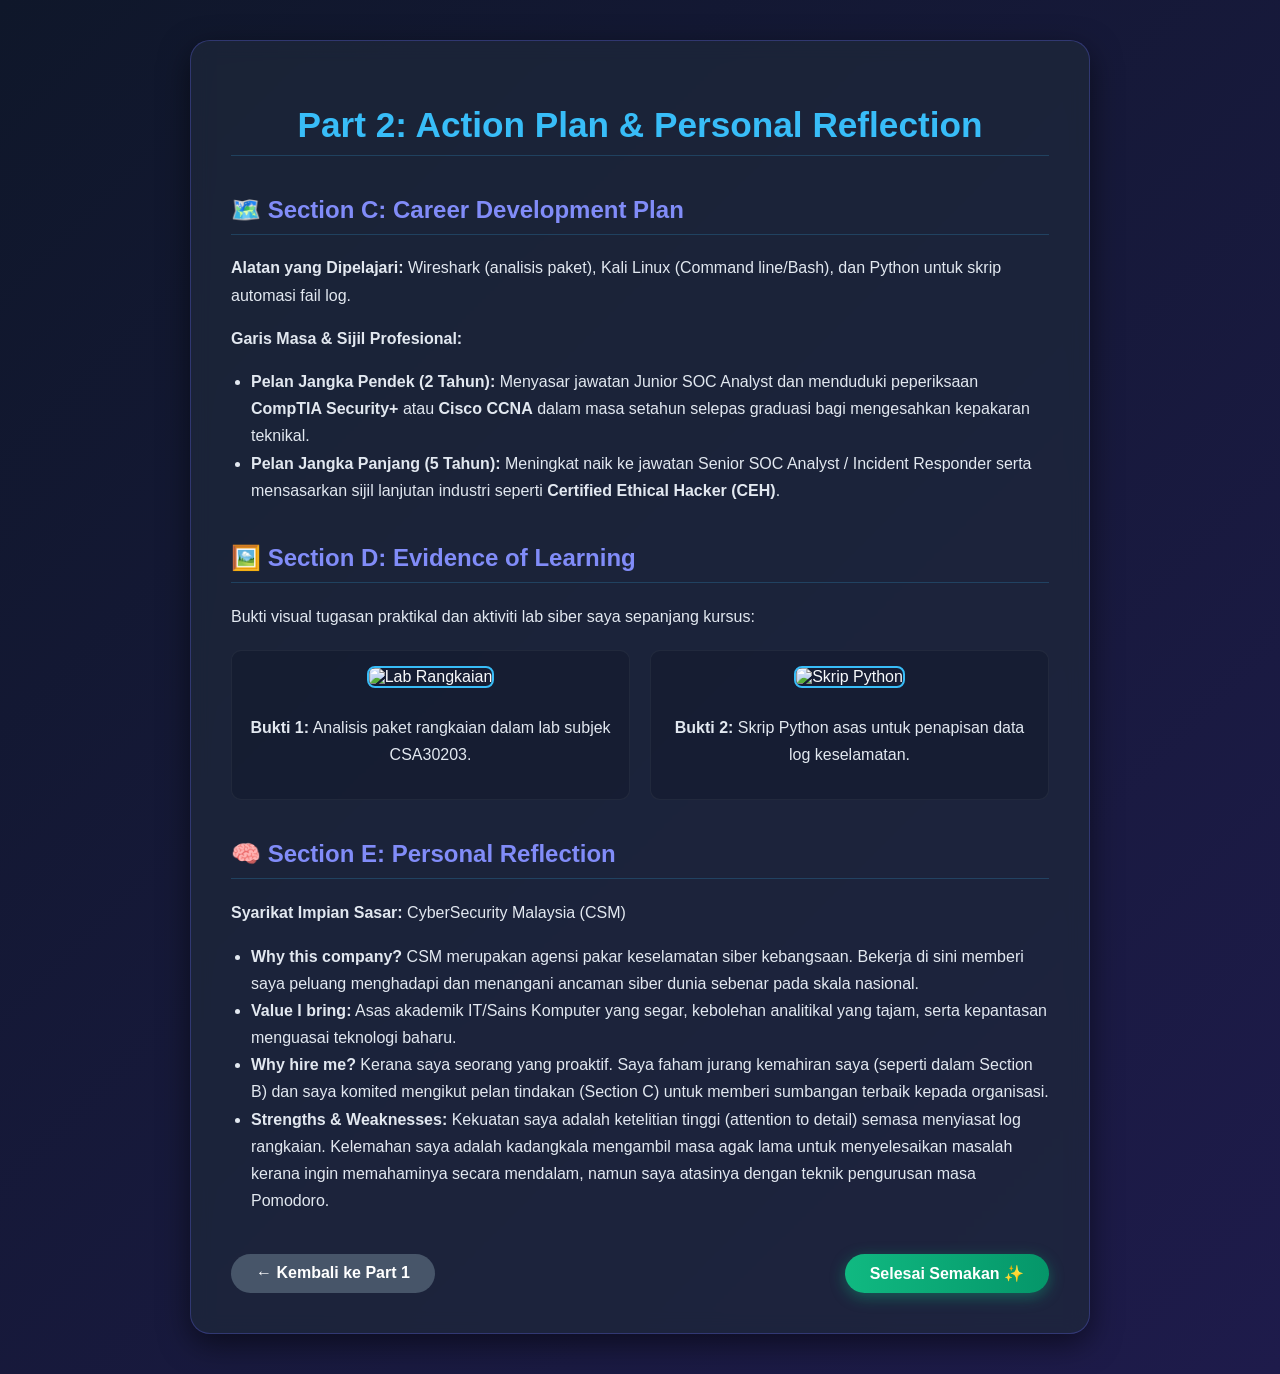
==== plan.html @ be21888d "Create plan.html" ====
<!DOCTYPE html>
<html lang="ms">
<head>
    <meta charset="UTF-8">
    <meta name="viewport" content="width=device-width, initial-scale=1.0">
    <title>Development Plan & Reflection - Aidaf</title>
    <style>
        body {
            font-family: 'Segoe UI', Tahoma, Geneva, Verdana, sans-serif;
            background: linear-gradient(135deg, #0f172a 0%, #1e1b4b 100%);
            color: #f8fafc;
            margin: 0;
            padding: 40px 20px;
            display: flex;
            flex-direction: column;
            align-items: center;
            min-height: 100vh;
        }
        .container {
            background: rgba(30, 41, 59, 0.7);
            backdrop-filter: blur(10px);
            border: 1px solid rgba(99, 102, 241, 0.3);
            padding: 40px;
            border-radius: 20px;
            box-shadow: 0 10px 30px rgba(0, 0, 0, 0.5);
            max-width: 900px;
            width: 100%;
            box-sizing: border-box;
        }
        h1, h2, h3 { color: #38bdf8; border-bottom: 1px solid rgba(56, 189, 248, 0.2); padding-bottom: 10px; }
        h1 { font-size: 2.2rem; text-align: center; margin-bottom: 30px; }
        h2 { font-size: 1.5rem; margin-top: 40px; color: #818cf8; }
        p, li { line-height: 1.7; color: #e2e8f0; }
        ul { padding-left: 20px; }
        .evidence-box { display: grid; grid-template-columns: 1fr 1fr; gap: 20px; margin-top: 20px; }
        @media (max-width: 768px) { .evidence-box { grid-template-columns: 1fr; } }
        .evidence-card { background: rgba(15, 23, 42, 0.4); border: 1px solid rgba(255, 255, 255, 0.05); padding: 15px; border-radius: 10px; text-align: center; }
        .evidence-img { width: 100%; height: 200px; object-fit: cover; border-radius: 8px; border: 2px solid #38bdf8; margin-bottom: 10px; }
        .nav-buttons { display: flex; justify-content: space-between; margin-top: 40px; }
        .btn { display: inline-block; color: white; padding: 10px 25px; font-weight: bold; text-decoration: none; border-radius: 30px; transition: all 0.3s ease; }
        .btn-back { background: #475569; }
        .btn-back:hover { background: #64748b; }
        .btn-submit { background: linear-gradient(90deg, #10b981 0%, #059669 100%); box-shadow: 0 4px 15px rgba(16, 185, 129, 0.4); }
        .btn-submit:hover { transform: translateY(-2px); box-shadow: 0 6px 20px rgba(5, 150, 105, 0.6); }
    </style>
</head>
<body>

    <div class="container">
        <h1>Part 2: Action Plan & Personal Reflection</h1>

        <!-- SECTION C -->
        <h2>🗺️ Section C: Career Development Plan</h2>
        <p><strong>Alatan yang Dipelajari:</strong> Wireshark (analisis paket), Kali Linux (Command line/Bash), dan Python untuk skrip automasi fail log.</p>
        <p><strong>Garis Masa & Sijil Profesional:</strong></p>
        <ul>
            <li><strong>Pelan Jangka Pendek (2 Tahun):</strong> Menyasar jawatan Junior SOC Analyst dan menduduki peperiksaan <strong>CompTIA Security+</strong> atau <strong>Cisco CCNA</strong> dalam masa setahun selepas graduasi bagi mengesahkan kepakaran teknikal.</li>
            <li><strong>Pelan Jangka Panjang (5 Tahun):</strong> Meningkat naik ke jawatan Senior SOC Analyst / Incident Responder serta mensasarkan sijil lanjutan industri seperti <strong>Certified Ethical Hacker (CEH)</strong>.</li>
        </ul>

        <!-- SECTION D -->
        <h2>🖼️ Section D: Evidence of Learning</h2>
        <p>Bukti visual tugasan praktikal dan aktiviti lab siber saya sepanjang kursus:</p>
        <div class="evidence-box">
            <div class="evidence-card">
                <!-- Pastikan ada fail 'lab1.png' di GitHub anda, atau tukar nama fail di bawah -->
                <img src="lab1.png" alt="Lab Rangkaian" class="evidence-img">
                <p><strong>Bukti 1:</strong> Analisis paket rangkaian dalam lab subjek CSA30203.</p>
            </div>
            <div class="evidence-card">
                <!-- Pastikan ada fail 'code1.png' di GitHub anda, atau tukar nama fail di bawah -->
                <img src="code1.png" alt="Skrip Python" class="evidence-img">
                <p><strong>Bukti 2:</strong> Skrip Python asas untuk penapisan data log keselamatan.</p>
            </div>
        </div>

        <!-- SECTION E -->
        <h2>🧠 Section E: Personal Reflection</h2>
        <p><strong>Syarikat Impian Sasar:</strong> CyberSecurity Malaysia (CSM)</p>
        <ul>
            <li><strong>Why this company?</strong> CSM merupakan agensi pakar keselamatan siber kebangsaan. Bekerja di sini memberi saya peluang menghadapi dan menangani ancaman siber dunia sebenar pada skala nasional.</li>
            <li><strong>Value I bring:</strong> Asas akademik IT/Sains Komputer yang segar, kebolehan analitikal yang tajam, serta kepantasan menguasai teknologi baharu.</li>
            <li><strong>Why hire me?</strong> Kerana saya seorang yang proaktif. Saya faham jurang kemahiran saya (seperti dalam Section B) dan saya komited mengikut pelan tindakan (Section C) untuk memberi sumbangan terbaik kepada organisasi.</li>
            <li><strong>Strengths & Weaknesses:</strong> Kekuatan saya adalah ketelitian tinggi (attention to detail) semasa menyiasat log rangkaian. Kelemahan saya adalah kadangkala mengambil masa agak lama untuk menyelesaikan masalah kerana ingin memahaminya secara mendalam, namun saya atasinya dengan teknik pengurusan masa Pomodoro.</li>
        </ul>

        <!-- BUTTON NAVIGATION -->
        <div class="nav-buttons">
            <a href="skills.html" class="btn btn-back">← Kembali ke Part 1</a>
            <a href="#" class="btn btn-submit" onclick="alert('Tahniah Aida! Laman web portfolio 3 halaman anda telah berjaya disemak.')">Selesai Semakan ✨</a>
        </div>
    </div>

</body>
</html>
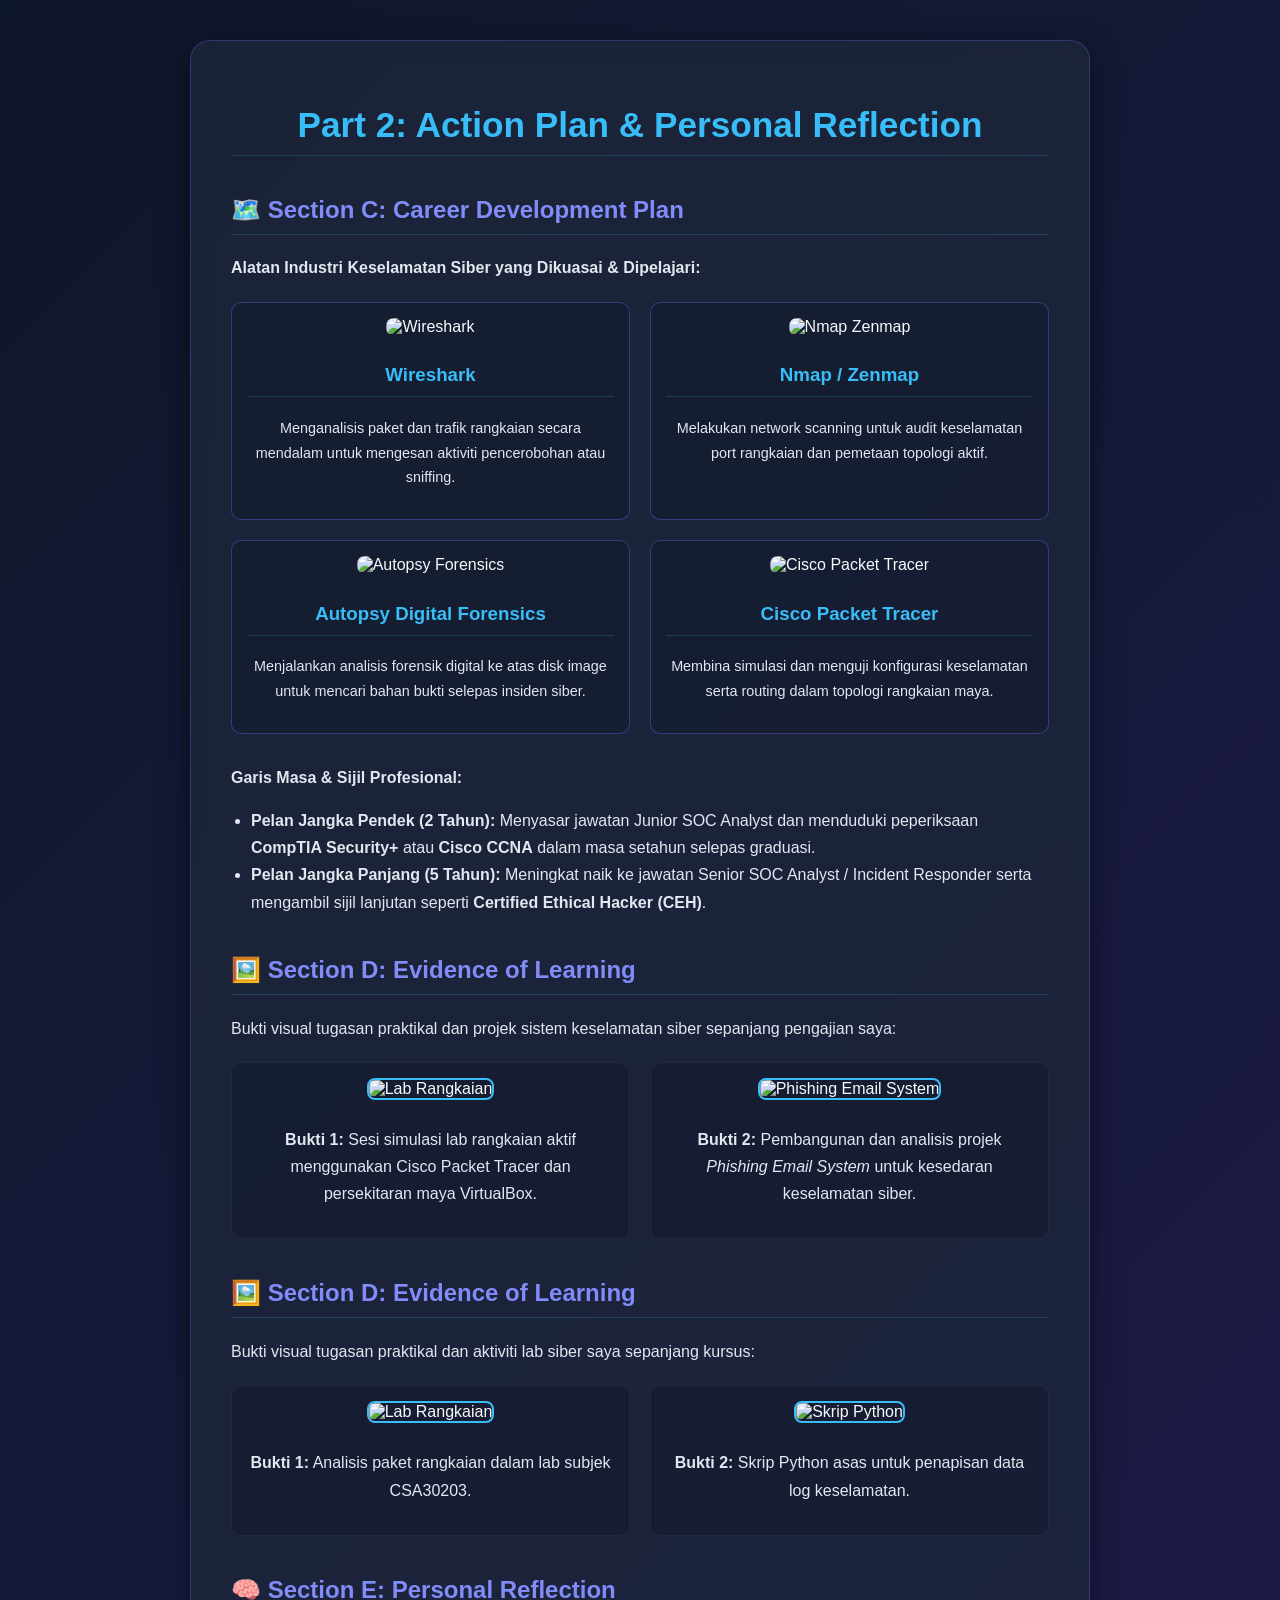
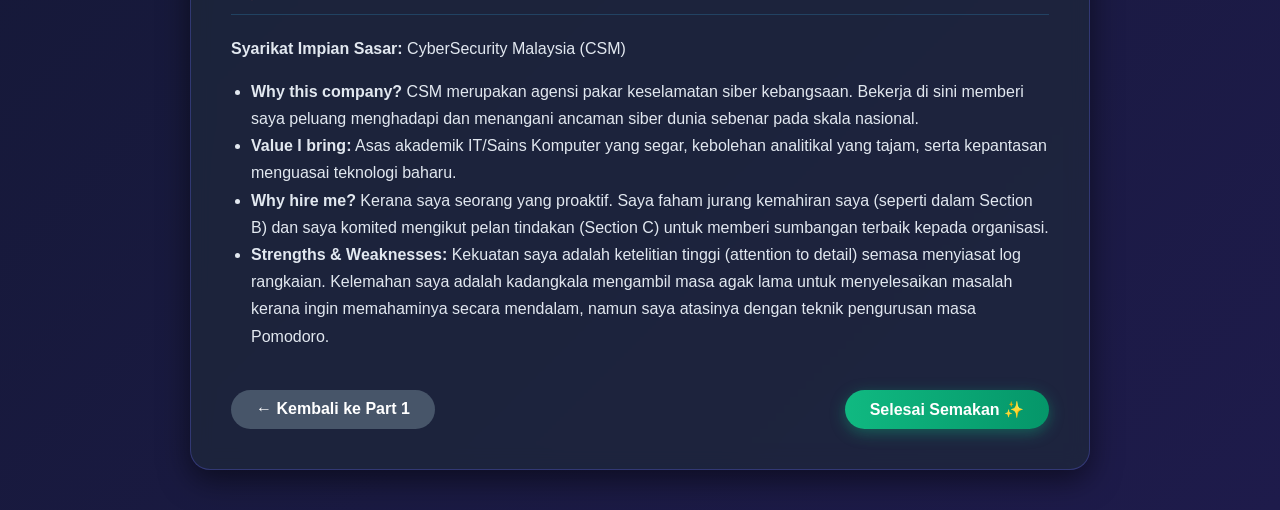
==== commit 9e0e3159: "Update plan.html" ====
--- a/plan.html
+++ b/plan.html
@@ -51,12 +51,53 @@
 
         <!-- SECTION C -->
         <h2>🗺️ Section C: Career Development Plan</h2>
-        <p><strong>Alatan yang Dipelajari:</strong> Wireshark (analisis paket), Kali Linux (Command line/Bash), dan Python untuk skrip automasi fail log.</p>
+        <p><strong>Alatan Industri Keselamatan Siber yang Dikuasai & Dipelajari:</strong></p>
+        
+        <!-- GRID GAMBAR TOOLS UNTUK SECTION C -->
+        <div class="evidence-box" style="margin-bottom: 30px;">
+            <div class="evidence-card" style="border: 1px solid rgba(99, 102, 241, 0.4);">
+                <img src="wireshark-icon.png" alt="Wireshark" class="evidence-img" style="height: 120px; object-fit: contain; border: none;">
+                <h3>Wireshark</h3>
+                <p style="font-size: 0.9rem; text-align: center;">Menganalisis paket dan trafik rangkaian secara mendalam untuk mengesan aktiviti pencerobohan atau sniffing.</p>
+            </div>
+            <div class="evidence-card" style="border: 1px solid rgba(99, 102, 241, 0.4);">
+                <img src="nmap-icon.png" alt="Nmap Zenmap" class="evidence-img" style="height: 120px; object-fit: contain; border: none;">
+                <h3>Nmap / Zenmap</h3>
+                <p style="font-size: 0.9rem; text-align: center;">Melakukan network scanning untuk audit keselamatan port rangkaian dan pemetaan topologi aktif.</p>
+            </div>
+            <div class="evidence-card" style="border: 1px solid rgba(99, 102, 241, 0.4);">
+                <img src="autopsy-icon.png" alt="Autopsy Forensics" class="evidence-img" style="height: 120px; object-fit: contain; border: none;">
+                <h3>Autopsy Digital Forensics</h3>
+                <p style="font-size: 0.9rem; text-align: center;">Menjalankan analisis forensik digital ke atas disk image untuk mencari bahan bukti selepas insiden siber.</p>
+            </div>
+            <div class="evidence-card" style="border: 1px solid rgba(99, 102, 241, 0.4);">
+                <img src="packet-tracer.png" alt="Cisco Packet Tracer" class="evidence-img" style="height: 120px; object-fit: contain; border: none;">
+                <h3>Cisco Packet Tracer</h3>
+                <p style="font-size: 0.9rem; text-align: center;">Membina simulasi dan menguji konfigurasi keselamatan serta routing dalam topologi rangkaian maya.</p>
+            </div>
+        </div>
+
         <p><strong>Garis Masa & Sijil Profesional:</strong></p>
         <ul>
-            <li><strong>Pelan Jangka Pendek (2 Tahun):</strong> Menyasar jawatan Junior SOC Analyst dan menduduki peperiksaan <strong>CompTIA Security+</strong> atau <strong>Cisco CCNA</strong> dalam masa setahun selepas graduasi bagi mengesahkan kepakaran teknikal.</li>
-            <li><strong>Pelan Jangka Panjang (5 Tahun):</strong> Meningkat naik ke jawatan Senior SOC Analyst / Incident Responder serta mensasarkan sijil lanjutan industri seperti <strong>Certified Ethical Hacker (CEH)</strong>.</li>
+            <li><strong>Pelan Jangka Pendek (2 Tahun):</strong> Menyasar jawatan Junior SOC Analyst dan menduduki peperiksaan <strong>CompTIA Security+</strong> atau <strong>Cisco CCNA</strong> dalam masa setahun selepas graduasi.</li>
+            <li><strong>Pelan Jangka Panjang (5 Tahun):</strong> Meningkat naik ke jawatan Senior SOC Analyst / Incident Responder serta mengambil sijil lanjutan seperti <strong>Certified Ethical Hacker (CEH)</strong>.</li>
         </ul>
+
+        <!-- SECTION D -->
+        <h2>🖼️ Section D: Evidence of Learning</h2>
+        <p>Bukti visual tugasan praktikal dan projek sistem keselamatan siber sepanjang pengajian saya:</p>
+        <div class="evidence-box">
+            <div class="evidence-card">
+                <!-- Screenshot makmal / laptop korang tengah buat lab -->
+                <img src="lab1.png" alt="Lab Rangkaian" class="evidence-img">
+                <p><strong>Bukti 1:</strong> Sesi simulasi lab rangkaian aktif menggunakan Cisco Packet Tracer dan persekitaran maya VirtualBox.</p>
+            </div>
+            <div class="evidence-card">
+                <!-- Screenshot folder / hasil phishing emel system korang -->
+                <img src="phishing-evidence.png" alt="Phishing Email System" class="evidence-img">
+                <p><strong>Bukti 2:</strong> Pembangunan dan analisis projek <em>Phishing Email System</em> untuk kesedaran keselamatan siber.</p>
+            </div>
+        </div>
 
         <!-- SECTION D -->
         <h2>🖼️ Section D: Evidence of Learning</h2>
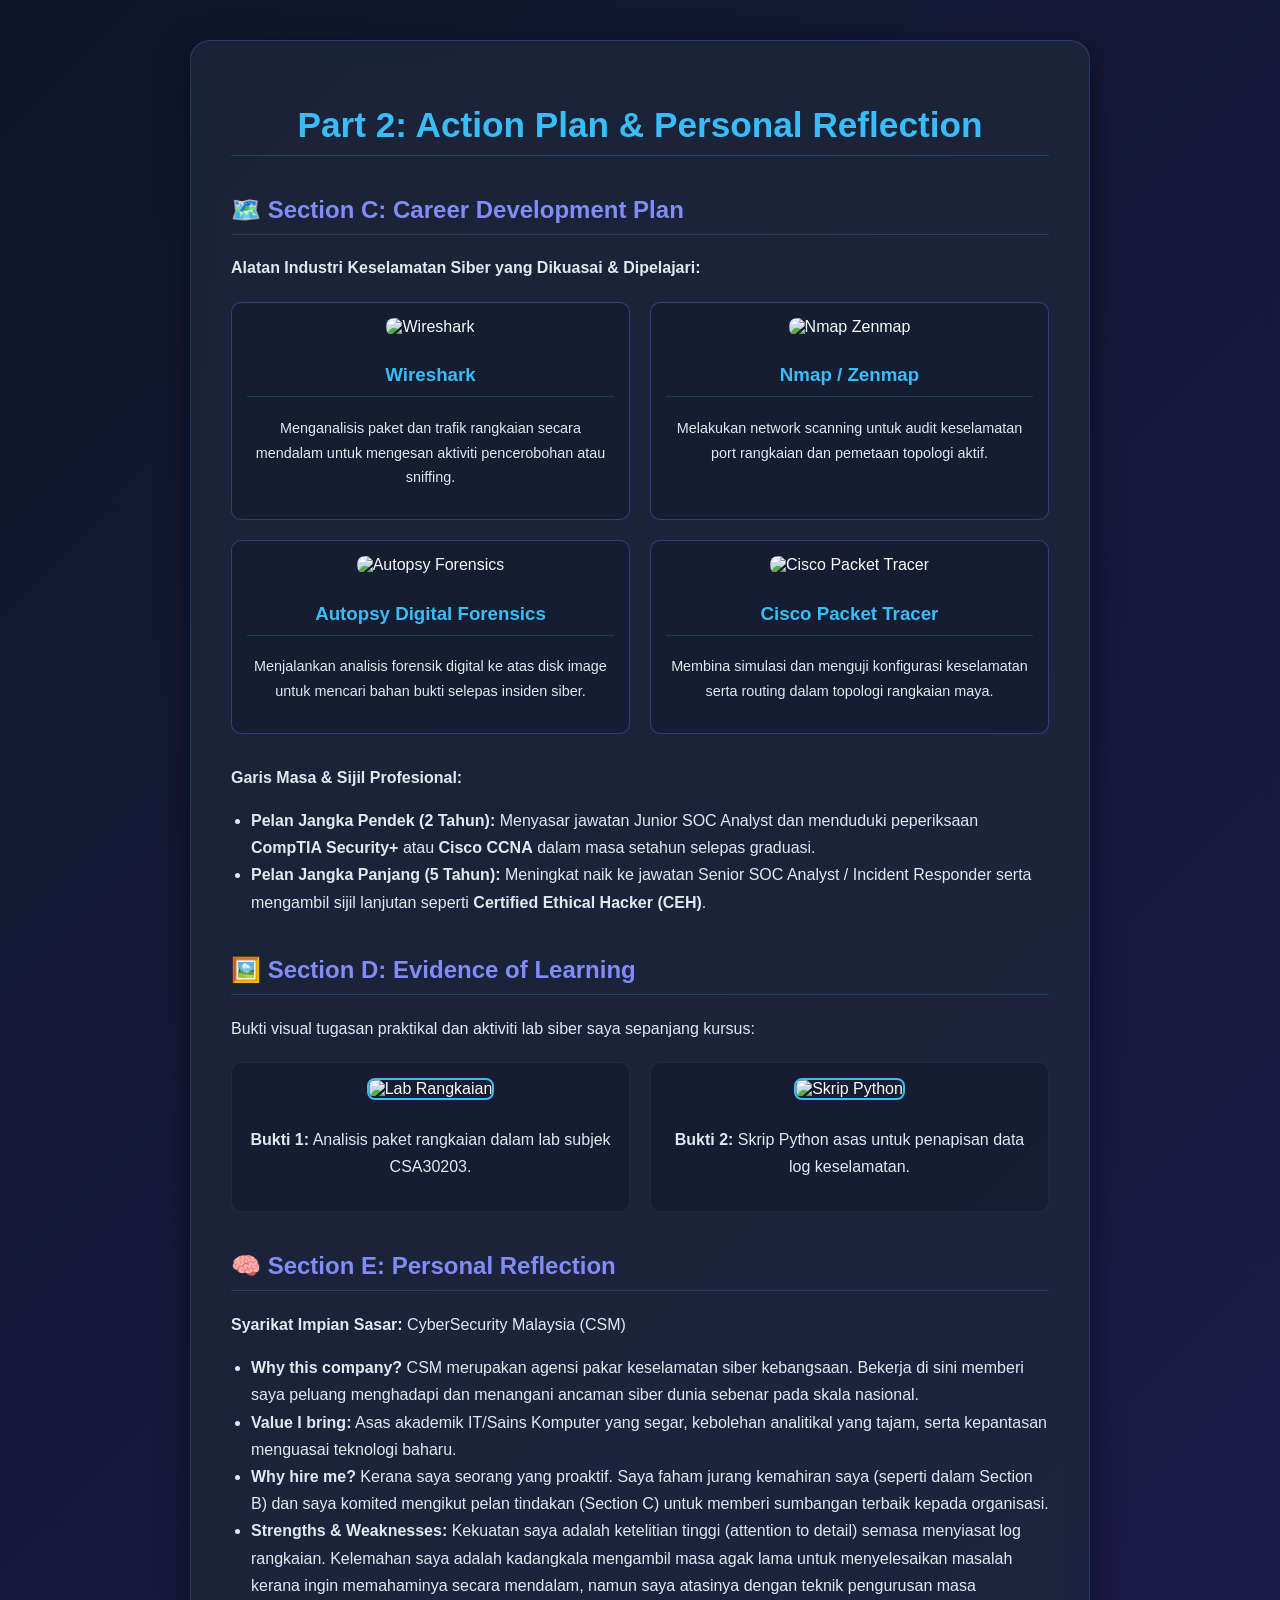
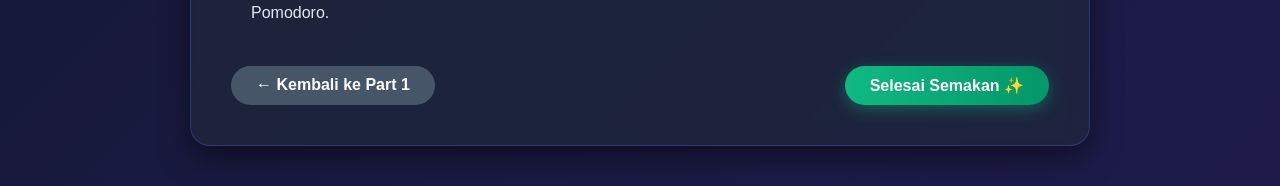
==== commit 19d249f6: "Update plan.html" ====
--- a/plan.html
+++ b/plan.html
@@ -85,22 +85,6 @@
 
         <!-- SECTION D -->
         <h2>🖼️ Section D: Evidence of Learning</h2>
-        <p>Bukti visual tugasan praktikal dan projek sistem keselamatan siber sepanjang pengajian saya:</p>
-        <div class="evidence-box">
-            <div class="evidence-card">
-                <!-- Screenshot makmal / laptop korang tengah buat lab -->
-                <img src="lab1.png" alt="Lab Rangkaian" class="evidence-img">
-                <p><strong>Bukti 1:</strong> Sesi simulasi lab rangkaian aktif menggunakan Cisco Packet Tracer dan persekitaran maya VirtualBox.</p>
-            </div>
-            <div class="evidence-card">
-                <!-- Screenshot folder / hasil phishing emel system korang -->
-                <img src="phishing-evidence.png" alt="Phishing Email System" class="evidence-img">
-                <p><strong>Bukti 2:</strong> Pembangunan dan analisis projek <em>Phishing Email System</em> untuk kesedaran keselamatan siber.</p>
-            </div>
-        </div>
-
-        <!-- SECTION D -->
-        <h2>🖼️ Section D: Evidence of Learning</h2>
         <p>Bukti visual tugasan praktikal dan aktiviti lab siber saya sepanjang kursus:</p>
         <div class="evidence-box">
             <div class="evidence-card">
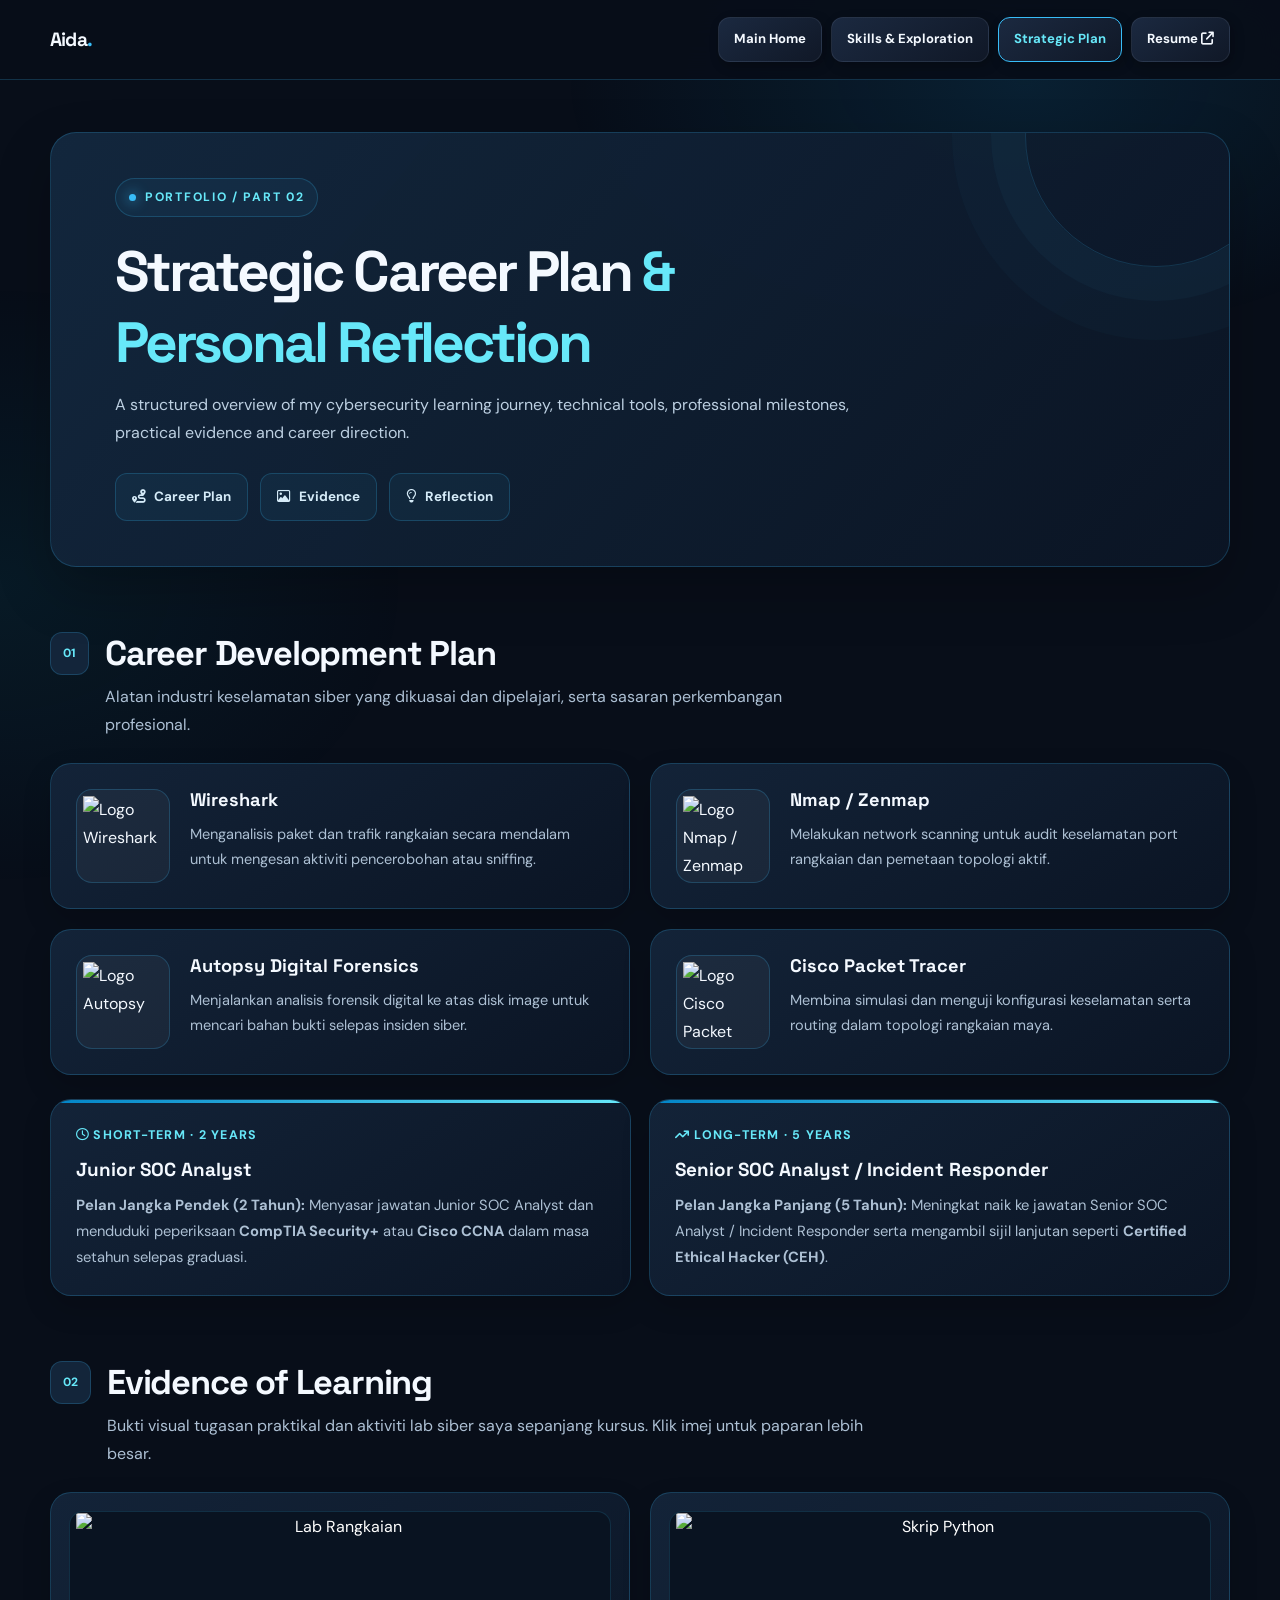
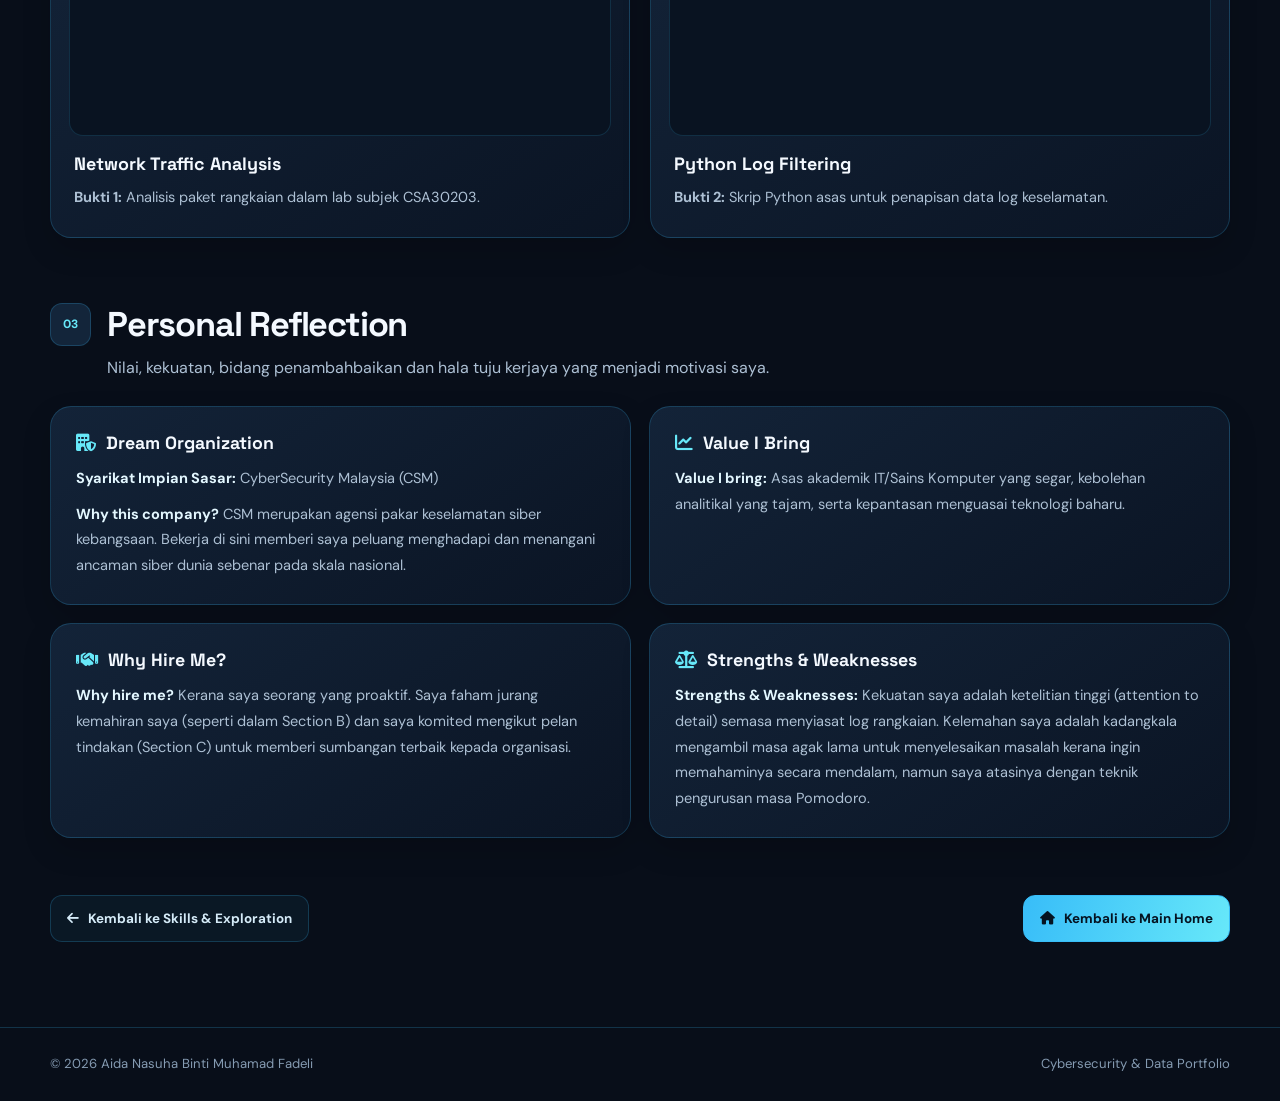
==== commit dc2dfa9a: "Update plan.html" ====
--- a/plan.html
+++ b/plan.html
@@ -1,120 +1,60 @@
 <!DOCTYPE html>
 <html lang="ms">
 <head>
-    <meta charset="UTF-8">
-    <meta name="viewport" content="width=device-width, initial-scale=1.0">
-    <title>Development Plan & Reflection - Aidaf</title>
-    <style>
-        body {
-            font-family: 'Segoe UI', Tahoma, Geneva, Verdana, sans-serif;
-            background: linear-gradient(135deg, #0f172a 0%, #1e1b4b 100%);
-            color: #f8fafc;
-            margin: 0;
-            padding: 40px 20px;
-            display: flex;
-            flex-direction: column;
-            align-items: center;
-            min-height: 100vh;
-        }
-        .container {
-            background: rgba(30, 41, 59, 0.7);
-            backdrop-filter: blur(10px);
-            border: 1px solid rgba(99, 102, 241, 0.3);
-            padding: 40px;
-            border-radius: 20px;
-            box-shadow: 0 10px 30px rgba(0, 0, 0, 0.5);
-            max-width: 900px;
-            width: 100%;
-            box-sizing: border-box;
-        }
-        h1, h2, h3 { color: #38bdf8; border-bottom: 1px solid rgba(56, 189, 248, 0.2); padding-bottom: 10px; }
-        h1 { font-size: 2.2rem; text-align: center; margin-bottom: 30px; }
-        h2 { font-size: 1.5rem; margin-top: 40px; color: #818cf8; }
-        p, li { line-height: 1.7; color: #e2e8f0; }
-        ul { padding-left: 20px; }
-        .evidence-box { display: grid; grid-template-columns: 1fr 1fr; gap: 20px; margin-top: 20px; }
-        @media (max-width: 768px) { .evidence-box { grid-template-columns: 1fr; } }
-        .evidence-card { background: rgba(15, 23, 42, 0.4); border: 1px solid rgba(255, 255, 255, 0.05); padding: 15px; border-radius: 10px; text-align: center; }
-        .evidence-img { width: 100%; height: 200px; object-fit: cover; border-radius: 8px; border: 2px solid #38bdf8; margin-bottom: 10px; }
-        .nav-buttons { display: flex; justify-content: space-between; margin-top: 40px; }
-        .btn { display: inline-block; color: white; padding: 10px 25px; font-weight: bold; text-decoration: none; border-radius: 30px; transition: all 0.3s ease; }
-        .btn-back { background: #475569; }
-        .btn-back:hover { background: #64748b; }
-        .btn-submit { background: linear-gradient(90deg, #10b981 0%, #059669 100%); box-shadow: 0 4px 15px rgba(16, 185, 129, 0.4); }
-        .btn-submit:hover { transform: translateY(-2px); box-shadow: 0 6px 20px rgba(5, 150, 105, 0.6); }
-    </style>
+<meta charset="UTF-8">
+<meta name="viewport" content="width=device-width,initial-scale=1">
+<meta name="description" content="Career Development Plan, Evidence of Learning and Personal Reflection — Aida Nasuha">
+<title>Strategic Plan | Aida Nasuha</title>
+<link rel="preconnect" href="https://fonts.googleapis.com">
+<link rel="preconnect" href="https://fonts.gstatic.com" crossorigin>
+<link href="https://fonts.googleapis.com/css2?family=DM+Sans:wght@400;500;600;700&family=Space+Grotesk:wght@400;500;600;700&display=swap" rel="stylesheet">
+<link rel="stylesheet" href="https://cdnjs.cloudflare.com/ajax/libs/font-awesome/6.4.0/css/all.min.css">
+<style>
+:root{color-scheme:dark;--bg:#080e19;--panel:#101d30;--panel2:#14253a;--text:#f4f9ff;--muted:#adc0d4;--blue:#38bdf8;--cyan:#67e8f9;--line:rgba(56,189,248,.21)}
+*{box-sizing:border-box}html{scroll-behavior:smooth}body{margin:0;color:var(--text);font-family:'DM Sans',sans-serif;background:var(--bg);line-height:1.75;overflow-x:hidden}a{color:inherit;text-decoration:none}button{font:inherit}img{max-width:100%}
+body::before{content:"";position:fixed;inset:0;pointer-events:none;background:radial-gradient(ellipse 45% 36% at 80% 9%,rgba(14,165,233,.12),transparent 80%),radial-gradient(ellipse 40% 42% at 0% 65%,rgba(6,182,212,.07),transparent 80%);z-index:-1}
+.container{width:min(1180px,calc(100% - 40px));margin:auto}
+header{position:sticky;top:0;z-index:50;border-bottom:1px solid var(--line);background:rgba(8,14,25,.91);backdrop-filter:blur(18px)}.nav{min-height:79px;display:flex;justify-content:space-between;align-items:center;gap:22px}.brand{font-family:'Space Grotesk',sans-serif;font-size:1.2rem;font-weight:700;letter-spacing:-.04em;white-space:nowrap}.brand span{color:var(--blue)}.navlinks{display:flex;flex-wrap:wrap;gap:9px;align-items:center}.navlinks a{font-size:.82rem;font-weight:700;padding:10px 15px;border-radius:12px;border:1px solid rgba(148,163,184,.13);background:linear-gradient(145deg,#1b2940,#101827);box-shadow:3px 4px 12px rgba(0,0,0,.24);transition:.25s}.navlinks a:hover,.navlinks a:focus-visible{transform:translateY(-3px);border-color:var(--blue);box-shadow:0 0 19px rgba(56,189,248,.19);outline:none}.navlinks a[aria-current=page]{color:var(--cyan);border-color:var(--blue)}
+main{padding:52px 0 85px}.eyebrow{display:inline-flex;align-items:center;gap:9px;padding:8px 13px;border-radius:100px;border:1px solid var(--line);background:rgba(56,189,248,.06);font-weight:700;font-size:.76rem;letter-spacing:.14em;color:var(--cyan)}.status-dot{width:7px;height:7px;border-radius:50%;background:var(--blue);box-shadow:0 0 13px var(--blue)}
+.hero{position:relative;overflow:hidden;padding:45px clamp(22px,5vw,65px);border:1px solid var(--line);background:linear-gradient(130deg,rgba(19,40,62,.96),rgba(11,21,37,.97));border-radius:26px;box-shadow:0 23px 55px rgba(0,0,0,.22)}.hero:after{content:"";position:absolute;width:260px;height:260px;border:1px solid rgba(56,189,248,.18);border-radius:50%;top:-128px;right:-58px;box-shadow:0 0 0 34px rgba(56,189,248,.035),0 0 0 73px rgba(56,189,248,.025);pointer-events:none}h1,h2,h3{font-family:'Space Grotesk',sans-serif;line-height:1.25}h1{font-size:clamp(2rem,4.8vw,3.55rem);letter-spacing:-.052em;margin:19px 0 13px;max-width:770px}.gradient{color:var(--cyan)}.hero p{max-width:760px;color:#bdd0e2;margin:0}.quicklinks{display:flex;flex-wrap:wrap;gap:12px;margin-top:26px}.quicklinks a,.action{display:inline-flex;align-items:center;gap:9px;border:1px solid var(--line);padding:11px 16px;border-radius:12px;color:#d5ebf8;background:rgba(56,189,248,.055);font-weight:700;font-size:.84rem;transition:.25s}.quicklinks a:hover,.action:hover{transform:translateY(-3px);border-color:var(--blue);background:rgba(56,189,248,.12)}
+.section{margin-top:65px;scroll-margin-top:112px}.section-heading{display:flex;gap:16px;align-items:flex-start;margin-bottom:24px}.section-index{border:1px solid var(--line);border-radius:12px;padding:10px 12px;font-weight:700;font-size:.75rem;color:var(--cyan);background:#13253a}.section h2{margin:0 0 8px;font-size:clamp(1.5rem,3vw,2.15rem);letter-spacing:-.035em}.section-subtitle{color:var(--muted);margin:0;max-width:760px}
+.grid{display:grid;grid-template-columns:repeat(2,minmax(0,1fr));gap:20px}.tool-card,.evidence-card,.reflection-card,.milestone{background:linear-gradient(145deg,rgba(20,37,58,.95),rgba(11,21,36,.96));border:1px solid var(--line);border-radius:21px;box-shadow:0 12px 28px rgba(0,0,0,.17);transition:transform .3s ease,border-color .3s ease,box-shadow .3s ease}.tool-card:hover,.evidence-card:hover,.reflection-card:hover,.milestone:hover{transform:translateY(-5px);border-color:rgba(103,232,249,.65);box-shadow:0 14px 35px rgba(0,0,0,.28),0 0 24px rgba(56,189,248,.10)}
+.tool-card{padding:25px;display:flex;align-items:flex-start;gap:20px}.tool-icon{width:94px;min-width:94px;height:94px;display:grid;place-items:center;background:rgba(255,255,255,.045);border:1px solid var(--line);border-radius:16px;overflow:hidden}.tool-icon img{width:80px;height:80px;object-fit:contain}.tool-card h3{margin:0 0 10px;font-size:1.14rem}.tool-card p,.evidence-card p,.reflection-card p,.reflection-card li{font-size:.91rem;color:var(--muted);margin:0;line-height:1.77}
+.timeline{display:grid;grid-template-columns:repeat(2,minmax(0,1fr));gap:18px;margin-top:24px}.milestone{padding:25px;position:relative;overflow:hidden}.milestone::before{content:"";position:absolute;top:0;left:0;right:0;height:3px;background:linear-gradient(90deg,#0284c7,#67e8f9)}.time-label{display:block;color:var(--cyan);font-weight:700;font-size:.78rem;letter-spacing:.1em;text-transform:uppercase;margin-bottom:11px}.milestone h3{font-size:1.18rem;margin:0 0 12px}.milestone p{font-size:.92rem;color:var(--muted);margin:0}
+.evidence-card{padding:18px}.evidence-frame{width:100%;height:225px;display:grid;place-items:center;border-radius:14px;background:#091321;overflow:hidden;border:1px solid rgba(56,189,248,.16);cursor:zoom-in}.evidence-frame img{width:100%;height:100%;object-fit:contain;transition:transform .25s}.evidence-frame:hover img{transform:scale(1.035)}.evidence-card h3{margin:17px 5px 9px;font-size:1.12rem}.evidence-card p{margin:0 5px 8px}
+.reflection-grid{display:grid;grid-template-columns:repeat(2,minmax(0,1fr));gap:18px}.reflection-card{padding:25px}.reflection-card h3{display:flex;align-items:center;gap:10px;margin:0 0 12px;font-size:1.11rem}.reflection-card h3 i{color:var(--cyan)}.reflection-card ul{padding-left:21px;margin:0}.reflection-card li+li{margin-top:8px}.reflection-card strong{color:#e3f7ff}
+.bottom-nav{display:flex;flex-wrap:wrap;gap:13px;justify-content:space-between;margin-top:57px}.action.primary{border-color:var(--blue);color:#051321;background:linear-gradient(105deg,#38bdf8,#67e8f9)}footer{border-top:1px solid var(--line);font-size:.82rem;color:#859bb2;padding:25px 0}footer .container{display:flex;gap:18px;justify-content:space-between;flex-wrap:wrap}
+.lightbox{display:none;position:fixed;inset:0;z-index:200;background:rgba(2,6,17,.94);padding:30px;align-items:center;justify-content:center}.lightbox.open{display:flex}.lightbox img{max-width:94vw;max-height:85vh;object-fit:contain}.lightbox button{position:absolute;right:22px;top:17px;color:white;background:rgba(56,189,248,.16);border:1px solid var(--line);border-radius:50%;width:42px;height:42px;font-size:26px;cursor:pointer}
+@media(max-width:850px){.nav{padding:15px 0;flex-direction:column}.section{scroll-margin-top:160px}.tool-card{flex-direction:column}.tool-icon{width:80px;min-width:80px;height:80px}.tool-icon img{width:67px;height:67px}}
+@media(max-width:650px){.container{width:min(100% - 28px,1180px)}.hero{padding:30px 22px}.grid,.timeline,.reflection-grid{grid-template-columns:1fr}.navlinks{justify-content:center;gap:6px}.navlinks a{padding:9px 10px;font-size:.73rem}.tool-card{flex-direction:row;gap:13px;padding:18px}.tool-icon{width:68px;min-width:68px;height:68px}.tool-icon img{width:58px;height:58px}.section{margin-top:47px}.evidence-frame{height:195px}.bottom-nav .action{width:100%;justify-content:center}}
+@media(prefers-reduced-motion:reduce){html{scroll-behavior:auto}*,*::before,*::after{transition:none!important;animation:none!important}}
+</style>
 </head>
 <body>
-
-    <div class="container">
-        <h1>Part 2: Action Plan & Personal Reflection</h1>
-
-        <!-- SECTION C -->
-        <h2>🗺️ Section C: Career Development Plan</h2>
-        <p><strong>Alatan Industri Keselamatan Siber yang Dikuasai & Dipelajari:</strong></p>
-        
-        <!-- GRID GAMBAR TOOLS UNTUK SECTION C -->
-        <div class="evidence-box" style="margin-bottom: 30px;">
-            <div class="evidence-card" style="border: 1px solid rgba(99, 102, 241, 0.4);">
-                <img src="wireshark-icon.png" alt="Wireshark" class="evidence-img" style="height: 120px; object-fit: contain; border: none;">
-                <h3>Wireshark</h3>
-                <p style="font-size: 0.9rem; text-align: center;">Menganalisis paket dan trafik rangkaian secara mendalam untuk mengesan aktiviti pencerobohan atau sniffing.</p>
-            </div>
-            <div class="evidence-card" style="border: 1px solid rgba(99, 102, 241, 0.4);">
-                <img src="nmap-icon.png" alt="Nmap Zenmap" class="evidence-img" style="height: 120px; object-fit: contain; border: none;">
-                <h3>Nmap / Zenmap</h3>
-                <p style="font-size: 0.9rem; text-align: center;">Melakukan network scanning untuk audit keselamatan port rangkaian dan pemetaan topologi aktif.</p>
-            </div>
-            <div class="evidence-card" style="border: 1px solid rgba(99, 102, 241, 0.4);">
-                <img src="autopsy-icon.png" alt="Autopsy Forensics" class="evidence-img" style="height: 120px; object-fit: contain; border: none;">
-                <h3>Autopsy Digital Forensics</h3>
-                <p style="font-size: 0.9rem; text-align: center;">Menjalankan analisis forensik digital ke atas disk image untuk mencari bahan bukti selepas insiden siber.</p>
-            </div>
-            <div class="evidence-card" style="border: 1px solid rgba(99, 102, 241, 0.4);">
-                <img src="packet-tracer.png" alt="Cisco Packet Tracer" class="evidence-img" style="height: 120px; object-fit: contain; border: none;">
-                <h3>Cisco Packet Tracer</h3>
-                <p style="font-size: 0.9rem; text-align: center;">Membina simulasi dan menguji konfigurasi keselamatan serta routing dalam topologi rangkaian maya.</p>
-            </div>
-        </div>
-
-        <p><strong>Garis Masa & Sijil Profesional:</strong></p>
-        <ul>
-            <li><strong>Pelan Jangka Pendek (2 Tahun):</strong> Menyasar jawatan Junior SOC Analyst dan menduduki peperiksaan <strong>CompTIA Security+</strong> atau <strong>Cisco CCNA</strong> dalam masa setahun selepas graduasi.</li>
-            <li><strong>Pelan Jangka Panjang (5 Tahun):</strong> Meningkat naik ke jawatan Senior SOC Analyst / Incident Responder serta mengambil sijil lanjutan seperti <strong>Certified Ethical Hacker (CEH)</strong>.</li>
-        </ul>
-
-        <!-- SECTION D -->
-        <h2>🖼️ Section D: Evidence of Learning</h2>
-        <p>Bukti visual tugasan praktikal dan aktiviti lab siber saya sepanjang kursus:</p>
-        <div class="evidence-box">
-            <div class="evidence-card">
-                <!-- Pastikan ada fail 'lab1.png' di GitHub anda, atau tukar nama fail di bawah -->
-                <img src="lab1.png" alt="Lab Rangkaian" class="evidence-img">
-                <p><strong>Bukti 1:</strong> Analisis paket rangkaian dalam lab subjek CSA30203.</p>
-            </div>
-            <div class="evidence-card">
-                <!-- Pastikan ada fail 'code1.png' di GitHub anda, atau tukar nama fail di bawah -->
-                <img src="code1.png" alt="Skrip Python" class="evidence-img">
-                <p><strong>Bukti 2:</strong> Skrip Python asas untuk penapisan data log keselamatan.</p>
-            </div>
-        </div>
-
-        <!-- SECTION E -->
-        <h2>🧠 Section E: Personal Reflection</h2>
-        <p><strong>Syarikat Impian Sasar:</strong> CyberSecurity Malaysia (CSM)</p>
-        <ul>
-            <li><strong>Why this company?</strong> CSM merupakan agensi pakar keselamatan siber kebangsaan. Bekerja di sini memberi saya peluang menghadapi dan menangani ancaman siber dunia sebenar pada skala nasional.</li>
-            <li><strong>Value I bring:</strong> Asas akademik IT/Sains Komputer yang segar, kebolehan analitikal yang tajam, serta kepantasan menguasai teknologi baharu.</li>
-            <li><strong>Why hire me?</strong> Kerana saya seorang yang proaktif. Saya faham jurang kemahiran saya (seperti dalam Section B) dan saya komited mengikut pelan tindakan (Section C) untuk memberi sumbangan terbaik kepada organisasi.</li>
-            <li><strong>Strengths & Weaknesses:</strong> Kekuatan saya adalah ketelitian tinggi (attention to detail) semasa menyiasat log rangkaian. Kelemahan saya adalah kadangkala mengambil masa agak lama untuk menyelesaikan masalah kerana ingin memahaminya secara mendalam, namun saya atasinya dengan teknik pengurusan masa Pomodoro.</li>
-        </ul>
-
-        <!-- BUTTON NAVIGATION -->
-        <div class="nav-buttons">
-            <a href="skills.html" class="btn btn-back">← Kembali ke Part 1</a>
-            <a href="#" class="btn btn-submit" onclick="alert('Tahniah Aida! Laman web portfolio 3 halaman anda telah berjaya disemak.')">Selesai Semakan ✨</a>
-        </div>
-    </div>
-
-</body>
-</html>
+<header><nav class="container nav" aria-label="Main navigation"><a class="brand" href="index.html">Aida<span>.</span></a><div class="navlinks"><a href="index.html">Main Home</a><a href="skills.html">Skills &amp; Exploration</a><a href="plan.html" aria-current="page">Strategic Plan</a><a href="resumer.pdf" target="_blank" rel="noopener noreferrer">Resume <i class="fa-solid fa-arrow-up-right-from-square" aria-hidden="true"></i></a></div></nav></header>
+<main class="container">
+<section class="hero" aria-labelledby="page-title"><div class="eyebrow"><span class="status-dot"></span> PORTFOLIO / PART 02</div><h1 id="page-title">Strategic Career Plan <span class="gradient">&amp; Personal Reflection</span></h1><p>A structured overview of my cybersecurity learning journey, technical tools, professional milestones, practical evidence and career direction.</p><div class="quicklinks"><a href="#development"><i class="fa-solid fa-route"></i> Career Plan</a><a href="#evidence"><i class="fa-regular fa-image"></i> Evidence</a><a href="#reflection"><i class="fa-regular fa-lightbulb"></i> Reflection</a></div></section>
+<section class="section" id="development" aria-labelledby="development-title"><div class="section-heading"><div class="section-index">01</div><div><h2 id="development-title">Career Development Plan</h2><p class="section-subtitle">Alatan industri keselamatan siber yang dikuasai dan dipelajari, serta sasaran perkembangan profesional.</p></div></div>
+<div class="grid">
+<article class="tool-card"><div class="tool-icon"><img src="wireshark-icon.png" alt="Logo Wireshark" loading="lazy"></div><div><h3>Wireshark</h3><p>Menganalisis paket dan trafik rangkaian secara mendalam untuk mengesan aktiviti pencerobohan atau sniffing.</p></div></article>
+<article class="tool-card"><div class="tool-icon"><img src="nmap-icon.png" alt="Logo Nmap / Zenmap" loading="lazy"></div><div><h3>Nmap / Zenmap</h3><p>Melakukan network scanning untuk audit keselamatan port rangkaian dan pemetaan topologi aktif.</p></div></article>
+<article class="tool-card"><div class="tool-icon"><img src="autopsy-icon.png" alt="Logo Autopsy" loading="lazy"></div><div><h3>Autopsy Digital Forensics</h3><p>Menjalankan analisis forensik digital ke atas disk image untuk mencari bahan bukti selepas insiden siber.</p></div></article>
+<article class="tool-card"><div class="tool-icon"><img src="packet-tracer.png" alt="Logo Cisco Packet Tracer" loading="lazy"></div><div><h3>Cisco Packet Tracer</h3><p>Membina simulasi dan menguji konfigurasi keselamatan serta routing dalam topologi rangkaian maya.</p></div></article>
+</div>
+<div class="timeline"><article class="milestone"><span class="time-label"><i class="fa-regular fa-clock"></i> Short-Term · 2 Years</span><h3>Junior SOC Analyst</h3><p><strong>Pelan Jangka Pendek (2 Tahun):</strong> Menyasar jawatan Junior SOC Analyst dan menduduki peperiksaan <strong>CompTIA Security+</strong> atau <strong>Cisco CCNA</strong> dalam masa setahun selepas graduasi.</p></article><article class="milestone"><span class="time-label"><i class="fa-solid fa-arrow-trend-up"></i> Long-Term · 5 Years</span><h3>Senior SOC Analyst / Incident Responder</h3><p><strong>Pelan Jangka Panjang (5 Tahun):</strong> Meningkat naik ke jawatan Senior SOC Analyst / Incident Responder serta mengambil sijil lanjutan seperti <strong>Certified Ethical Hacker (CEH)</strong>.</p></article></div>
+</section>
+<section class="section" id="evidence" aria-labelledby="evidence-title"><div class="section-heading"><div class="section-index">02</div><div><h2 id="evidence-title">Evidence of Learning</h2><p class="section-subtitle">Bukti visual tugasan praktikal dan aktiviti lab siber saya sepanjang kursus. Klik imej untuk paparan lebih besar.</p></div></div><div class="grid"><article class="evidence-card"><button class="evidence-frame" type="button" data-image="lab1.png" data-alt="Lab Rangkaian" aria-label="Besarkan gambar lab rangkaian"><img src="lab1.png" alt="Lab Rangkaian" loading="lazy"></button><h3>Network Traffic Analysis</h3><p><strong>Bukti 1:</strong> Analisis paket rangkaian dalam lab subjek CSA30203.</p></article><article class="evidence-card"><button class="evidence-frame" type="button" data-image="code1.png" data-alt="Skrip Python" aria-label="Besarkan gambar skrip Python"><img src="code1.png" alt="Skrip Python" loading="lazy"></button><h3>Python Log Filtering</h3><p><strong>Bukti 2:</strong> Skrip Python asas untuk penapisan data log keselamatan.</p></article></div></section>
+<section class="section" id="reflection" aria-labelledby="reflection-title"><div class="section-heading"><div class="section-index">03</div><div><h2 id="reflection-title">Personal Reflection</h2><p class="section-subtitle">Nilai, kekuatan, bidang penambahbaikan dan hala tuju kerjaya yang menjadi motivasi saya.</p></div></div><div class="reflection-grid">
+<article class="reflection-card"><h3><i class="fa-solid fa-building-shield"></i> Dream Organization</h3><p><strong>Syarikat Impian Sasar:</strong> CyberSecurity Malaysia (CSM)</p><p style="margin-top:10px"><strong>Why this company?</strong> CSM merupakan agensi pakar keselamatan siber kebangsaan. Bekerja di sini memberi saya peluang menghadapi dan menangani ancaman siber dunia sebenar pada skala nasional.</p></article>
+<article class="reflection-card"><h3><i class="fa-solid fa-chart-line"></i> Value I Bring</h3><p><strong>Value I bring:</strong> Asas akademik IT/Sains Komputer yang segar, kebolehan analitikal yang tajam, serta kepantasan menguasai teknologi baharu.</p></article>
+<article class="reflection-card"><h3><i class="fa-solid fa-handshake"></i> Why Hire Me?</h3><p><strong>Why hire me?</strong> Kerana saya seorang yang proaktif. Saya faham jurang kemahiran saya (seperti dalam Section B) dan saya komited mengikut pelan tindakan (Section C) untuk memberi sumbangan terbaik kepada organisasi.</p></article>
+<article class="reflection-card"><h3><i class="fa-solid fa-scale-balanced"></i> Strengths &amp; Weaknesses</h3><p><strong>Strengths &amp; Weaknesses:</strong> Kekuatan saya adalah ketelitian tinggi (attention to detail) semasa menyiasat log rangkaian. Kelemahan saya adalah kadangkala mengambil masa agak lama untuk menyelesaikan masalah kerana ingin memahaminya secara mendalam, namun saya atasinya dengan teknik pengurusan masa Pomodoro.</p></article>
+</div></section>
+<div class="bottom-nav"><a href="skills.html" class="action"><i class="fa-solid fa-arrow-left"></i> Kembali ke Skills &amp; Exploration</a><a href="index.html" class="action primary"><i class="fa-solid fa-house"></i> Kembali ke Main Home</a></div>
+</main>
+<footer><div class="container"><span>© 2026 Aida Nasuha Binti Muhamad Fadeli</span><span>Cybersecurity &amp; Data Portfolio</span></div></footer>
+<div class="lightbox" id="evidence-lightbox" role="dialog" aria-modal="true" aria-label="Paparan gambar besar"><button type="button" id="close-lightbox" aria-label="Tutup paparan gambar">&times;</button><img id="lightbox-image" src="" alt=""></div>
+<script>
+(()=>{const box=document.getElementById('evidence-lightbox'),img=document.getElementById('lightbox-image'),close=document.getElementById('close-lightbox');let previous=null;function hide(){box.classList.remove('open');document.body.style.overflow='';img.removeAttribute('src');previous?.focus()}document.querySelectorAll('[data-image]').forEach(btn=>btn.addEventListener('click',()=>{previous=btn;img.src=btn.dataset.image;img.alt=btn.dataset.alt||'';box.classList.add('open');document.body.style.overflow='hidden';close.focus()}));close.addEventListener('click',hide);box.addEventListener('click',e=>{if(e.target===box)hide()});document.addEventListener('keydown',e=>{if(e.key==='Escape'&&box.classList.contains('open'))hide()})})();
+</script>
+</body></html>
